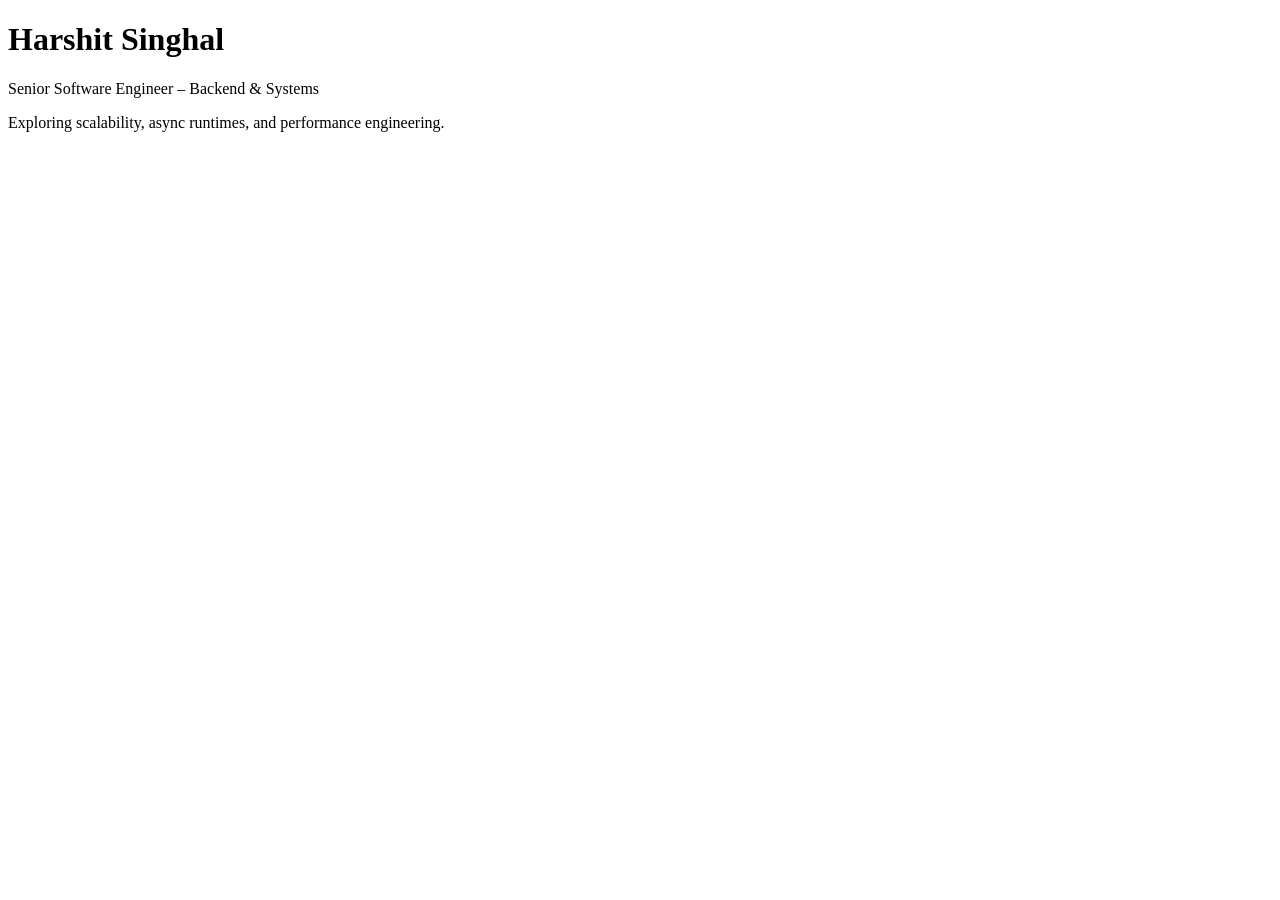
==== index.html @ cc48a57c "Add index.html with personal information" ====
<!DOCTYPE html>
<html>
<head>
  <title>Harshit Singhal</title>
</head>
<body>
  <h1>Harshit Singhal</h1>
  <p>Senior Software Engineer – Backend & Systems</p>
  <p>Exploring scalability, async runtimes, and performance engineering.</p>
</body>
</html>
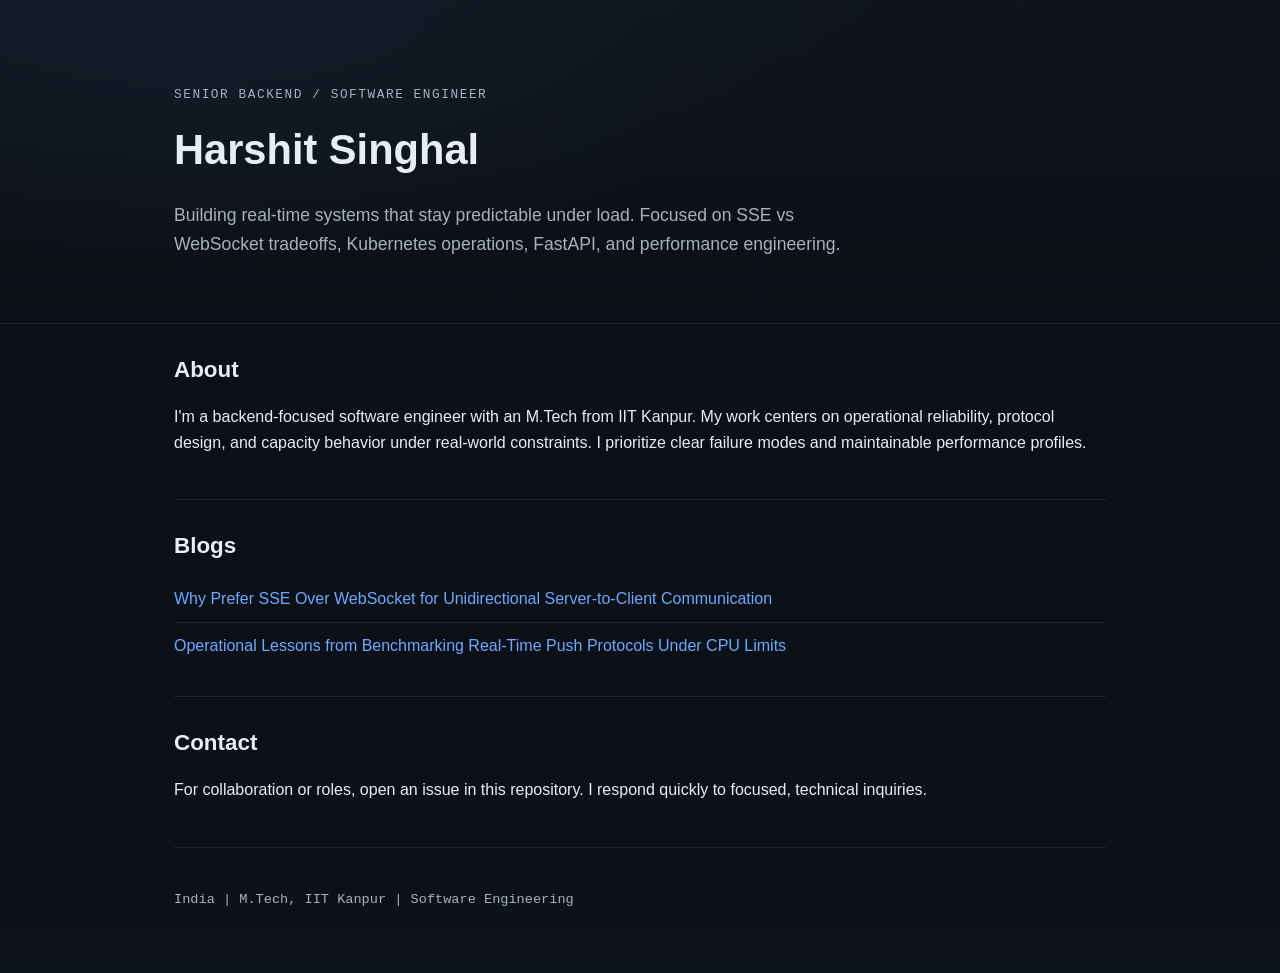
==== commit 0aa4490a: "." ====
--- a/index.html
+++ b/index.html
@@ -1,11 +1,65 @@
-<!DOCTYPE html>
-<html>
-<head>
-  <title>Harshit Singhal</title>
-</head>
-<body>
-  <h1>Harshit Singhal</h1>
-  <p>Senior Software Engineer – Backend & Systems</p>
-  <p>Exploring scalability, async runtimes, and performance engineering.</p>
-</body>
+﻿<!doctype html>
+<html lang="en">
+  <head>
+    <meta charset="utf-8" />
+    <meta name="viewport" content="width=device-width, initial-scale=1" />
+    <title>Harshit Singhal | Senior Backend / Software Engineer</title>
+    <link rel="stylesheet" href="styles.css" />
+  </head>
+  <body>
+    <header class="hero">
+      <div class="wrap">
+        <p class="eyebrow">Senior Backend / Software Engineer</p>
+        <h1>Harshit Singhal</h1>
+        <p class="lead">
+          Building real-time systems that stay predictable under load. Focused on
+          SSE vs WebSocket tradeoffs, Kubernetes operations, FastAPI, and
+          performance engineering.
+        </p>
+      </div>
+    </header>
+
+    <main class="wrap">
+      <section id="about" class="section">
+        <h2>About</h2>
+        <p>
+          I'm a backend-focused software engineer with an M.Tech from IIT Kanpur.
+          My work centers on operational reliability, protocol design, and
+          capacity behavior under real-world constraints. I prioritize clear
+          failure modes and maintainable performance profiles.
+        </p>
+      </section>
+
+      <section id="blogs" class="section">
+        <h2>Blogs</h2>
+        <ul class="list">
+          <li>
+            <a href="blogs/sse-vs-websocket.html">
+              Why Prefer SSE Over WebSocket for Unidirectional Server-to-Client Communication
+            </a>
+          </li>
+          <li>
+            <a href="blogs/benchmarking-lessons.html">
+              Operational Lessons from Benchmarking Real-Time Push Protocols Under CPU Limits
+            </a>
+          </li>
+        </ul>
+      </section>
+
+      <section id="contact" class="section">
+        <h2>Contact</h2>
+        <p>
+          For collaboration or roles, open an issue in this repository. I respond
+          quickly to focused, technical inquiries.
+        </p>
+      </section>
+    </main>
+
+    <footer class="footer">
+      <div class="wrap">
+        <p>India | M.Tech, IIT Kanpur | Software Engineering</p>
+      </div>
+    </footer>
+  </body>
 </html>
+
--- a/styles.css
+++ b/styles.css
@@ -0,0 +1,116 @@
+﻿:root {
+  --bg: #0b0f14;
+  --surface: #111822;
+  --text: #e7edf4;
+  --muted: #a7b1be;
+  --accent: #6ea8fe;
+  --line: #1b2431;
+  --glow: rgba(110, 168, 254, 0.15);
+  --mono: "IBM Plex Mono", ui-monospace, SFMono-Regular, Menlo, Monaco, Consolas, "Liberation Mono", monospace;
+  --sans: "IBM Plex Sans", "Segoe UI", Helvetica, Arial, sans-serif;
+}
+
+* {
+  box-sizing: border-box;
+}
+
+body {
+  margin: 0;
+  font-family: var(--sans);
+  background: radial-gradient(1200px 600px at 15% -10%, var(--glow), transparent 60%),
+              linear-gradient(180deg, #0b0f14 0%, #0c121a 100%);
+  color: var(--text);
+  line-height: 1.6;
+}
+
+a {
+  color: var(--accent);
+  text-decoration: none;
+}
+
+a:hover {
+  text-decoration: underline;
+}
+
+.wrap {
+  max-width: 980px;
+  margin: 0 auto;
+  padding: 0 24px;
+}
+
+.hero {
+  padding: 72px 0 48px;
+  border-bottom: 1px solid var(--line);
+  background: linear-gradient(180deg, rgba(17, 24, 34, 0.6), transparent);
+}
+
+.eyebrow {
+  font-family: var(--mono);
+  text-transform: uppercase;
+  letter-spacing: 0.12em;
+  font-size: 0.8rem;
+  color: var(--muted);
+  margin-bottom: 12px;
+}
+
+h1 {
+  font-size: 2.6rem;
+  margin: 0 0 12px;
+}
+
+.lead {
+  font-size: 1.1rem;
+  color: var(--muted);
+  max-width: 700px;
+}
+
+.section {
+  padding: 28px 0;
+  border-bottom: 1px solid var(--line);
+}
+
+.section h2 {
+  margin: 0 0 12px;
+  font-size: 1.4rem;
+}
+
+.list {
+  list-style: none;
+  padding: 0;
+  margin: 0;
+}
+
+.list li {
+  padding: 10px 0;
+  border-bottom: 1px solid var(--line);
+}
+
+.list li:last-child {
+  border-bottom: none;
+}
+
+.muted {
+  display: block;
+  color: var(--muted);
+  font-size: 0.95rem;
+  margin-top: 4px;
+}
+
+.footer {
+  padding: 28px 0 48px;
+  color: var(--muted);
+  font-family: var(--mono);
+  font-size: 0.85rem;
+}
+
+@media (max-width: 720px) {
+  h1 {
+    font-size: 2.1rem;
+  }
+  .lead {
+    font-size: 1rem;
+  }
+  .wrap {
+    padding: 0 16px;
+  }
+}
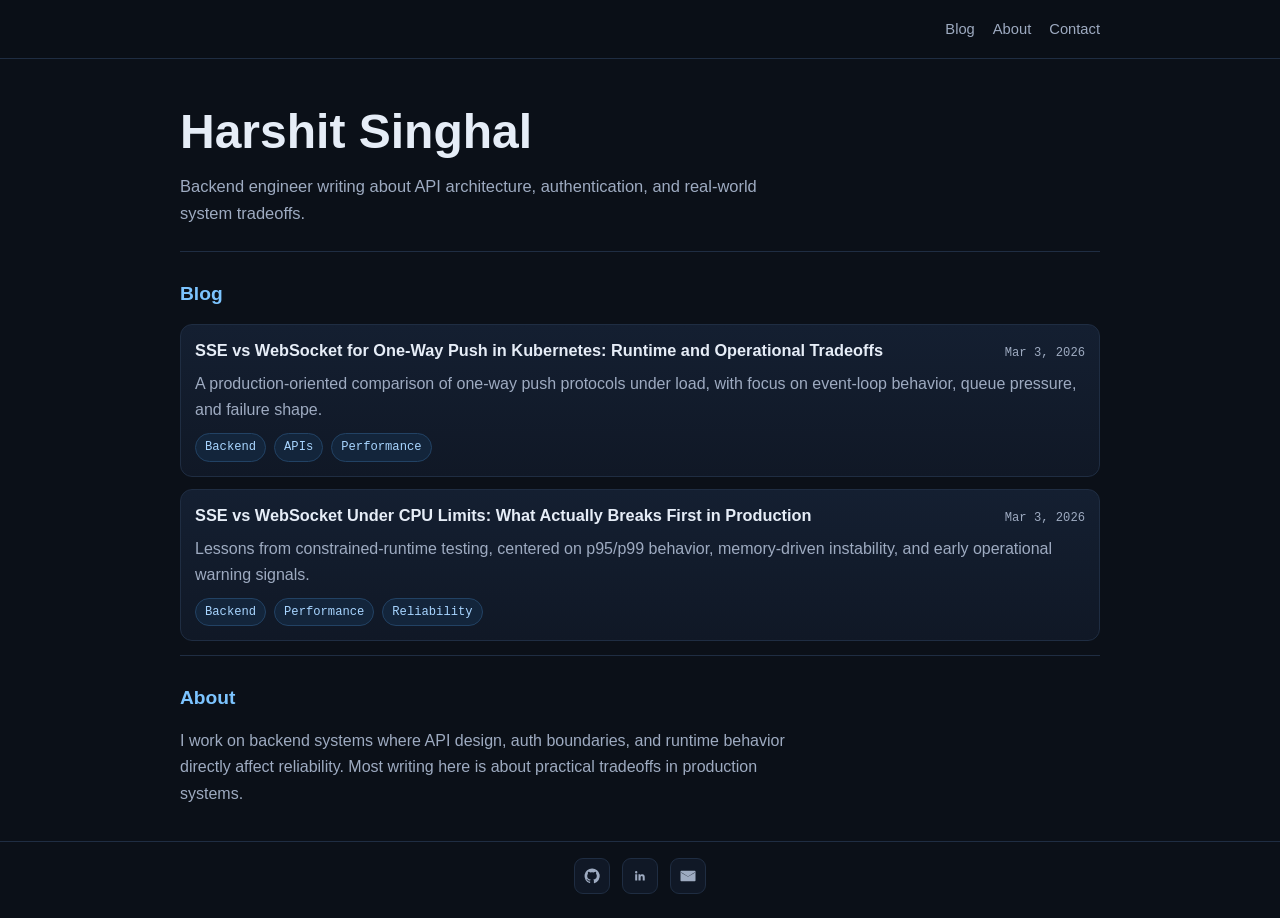
==== commit b710e169: "Enhance the blogs" ====
--- a/index.html
+++ b/index.html
@@ -3,63 +3,112 @@
   <head>
     <meta charset="utf-8" />
     <meta name="viewport" content="width=device-width, initial-scale=1" />
-    <title>Harshit Singhal | Senior Backend / Software Engineer</title>
+    <title>Harshit Singhal | Technical Blog</title>
+    <meta
+      name="description"
+      content="Backend engineer writing about API architecture, authentication, and real-world system tradeoffs."
+    />
     <link rel="stylesheet" href="styles.css" />
   </head>
   <body>
-    <header class="hero">
-      <div class="wrap">
-        <p class="eyebrow">Senior Backend / Software Engineer</p>
-        <h1>Harshit Singhal</h1>
-        <p class="lead">
-          Building real-time systems that stay predictable under load. Focused on
-          SSE vs WebSocket tradeoffs, Kubernetes operations, FastAPI, and
-          performance engineering.
-        </p>
+    <!-- Minimal top navigation -->
+    <header class="site-header">
+      <div class="wrap nav-row">
+        <nav class="site-nav" aria-label="Primary">
+          <a href="#blog">Blog</a>
+          <a href="#about">About</a>
+          <a href="#contact">Contact</a>
+        </nav>
       </div>
     </header>
 
     <main class="wrap">
-      <section id="about" class="section">
-        <h2>About</h2>
-        <p>
-          I'm a backend-focused software engineer with an M.Tech from IIT Kanpur.
-          My work centers on operational reliability, protocol design, and
-          capacity behavior under real-world constraints. I prioritize clear
-          failure modes and maintainable performance profiles.
+      <!-- Top section: name + single positioning line -->
+      <section class="top" aria-labelledby="site-title">
+        <h1 id="site-title">Harshit Singhal</h1>
+        <p class="positioning">
+          Backend engineer writing about API architecture, authentication, and
+          real-world system tradeoffs.
         </p>
       </section>
 
-      <section id="blogs" class="section">
-        <h2>Blogs</h2>
-        <ul class="list">
-          <li>
-            <a href="blogs/sse-vs-websocket.html">
-              Why Prefer SSE Over WebSocket for Unidirectional Server-to-Client Communication
-            </a>
-          </li>
-          <li>
-            <a href="blogs/benchmarking-lessons.html">
-              Operational Lessons from Benchmarking Real-Time Push Protocols Under CPU Limits
-            </a>
-          </li>
-        </ul>
+      <!-- Blog list: title, summary, date, and tags -->
+      <section id="blog" class="section" aria-labelledby="blog-title">
+        <h2 id="blog-title">Blog</h2>
+
+        <article class="post-card">
+          <header class="post-head">
+            <h3>
+              <a href="blogs/sse-vs-websocket.html">
+                SSE vs WebSocket for One-Way Push in Kubernetes: Runtime and Operational Tradeoffs
+              </a>
+            </h3>
+            <time datetime="2026-03-03">Mar 3, 2026</time>
+          </header>
+          <p>
+            A production-oriented comparison of one-way push protocols under
+            load, with focus on event-loop behavior, queue pressure, and
+            failure shape.
+          </p>
+          <ul class="tags" aria-label="Post tags">
+            <li>Backend</li>
+            <li>APIs</li>
+            <li>Performance</li>
+          </ul>
+        </article>
+
+        <article class="post-card">
+          <header class="post-head">
+            <h3>
+              <a href="blogs/benchmarking-lessons.html">
+                SSE vs WebSocket Under CPU Limits: What Actually Breaks First in Production
+              </a>
+            </h3>
+            <time datetime="2026-03-03">Mar 3, 2026</time>
+          </header>
+          <p>
+            Lessons from constrained-runtime testing, centered on p95/p99
+            behavior, memory-driven instability, and early operational warning
+            signals.
+          </p>
+          <ul class="tags" aria-label="Post tags">
+            <li>Backend</li>
+            <li>Performance</li>
+            <li>Reliability</li>
+          </ul>
+        </article>
       </section>
 
-      <section id="contact" class="section">
-        <h2>Contact</h2>
+      <!-- About section kept intentionally short (2-3 lines) -->
+      <section id="about" class="section" aria-labelledby="about-title">
+        <h2 id="about-title">About</h2>
         <p>
-          For collaboration or roles, open an issue in this repository. I respond
-          quickly to focused, technical inquiries.
+          I work on backend systems where API design, auth boundaries, and
+          runtime behavior directly affect reliability. Most writing here is
+          about practical tradeoffs in production systems.
         </p>
       </section>
     </main>
 
-    <footer class="footer">
-      <div class="wrap">
-        <p>India | M.Tech, IIT Kanpur | Software Engineering</p>
+    <!-- Minimal contact links with lightweight inline SVG icons -->
+    <footer id="contact" class="site-footer">
+      <div class="wrap footer-row">
+        <a class="contact-link" href="https://github.com/harshitsinghal13" aria-label="GitHub">
+          <svg viewBox="0 0 24 24" role="img" aria-hidden="true">
+            <path d="M12 2a10 10 0 0 0-3.16 19.49c.5.09.68-.22.68-.48v-1.7c-2.78.61-3.37-1.19-3.37-1.19-.45-1.16-1.11-1.47-1.11-1.47-.9-.62.07-.61.07-.61 1 .07 1.53 1.03 1.53 1.03.9 1.53 2.34 1.09 2.91.83.09-.65.35-1.09.64-1.34-2.22-.25-4.55-1.11-4.55-4.93 0-1.09.4-1.98 1.03-2.68-.1-.25-.45-1.27.1-2.65 0 0 .84-.27 2.75 1.02a9.4 9.4 0 0 1 5 0c1.9-1.29 2.74-1.02 2.74-1.02.55 1.38.2 2.4.1 2.65.64.7 1.03 1.59 1.03 2.68 0 3.83-2.33 4.67-4.56 4.92.36.31.68.91.68 1.84v2.72c0 .27.18.58.69.48A10 10 0 0 0 12 2Z" />
+          </svg>
+        </a>
+        <a class="contact-link" href="https://www.linkedin.com/in/your-linkedin-handle" aria-label="LinkedIn">
+          <svg viewBox="0 0 24 24" role="img" aria-hidden="true">
+            <path d="M6.94 8.5a1.56 1.56 0 1 1 0-3.12 1.56 1.56 0 0 1 0 3.12ZM5.6 9.8h2.68V18H5.6V9.8Zm4.37 0h2.57v1.12h.04c.36-.68 1.23-1.39 2.53-1.39 2.7 0 3.2 1.77 3.2 4.08V18h-2.68v-3.9c0-.93-.02-2.13-1.3-2.13-1.3 0-1.5 1.02-1.5 2.06V18H9.97V9.8Z" />
+          </svg>
+        </a>
+        <a class="contact-link" href="mailto:your.email@example.com" aria-label="Email">
+          <svg viewBox="0 0 24 24" role="img" aria-hidden="true">
+            <path d="M3 5h18a1 1 0 0 1 1 1v12a1 1 0 0 1-1 1H3a1 1 0 0 1-1-1V6a1 1 0 0 1 1-1Zm0 2v.5l9 5.5 9-5.5V7l-9 5.5L3 7Z" />
+          </svg>
+        </a>
       </div>
     </footer>
   </body>
 </html>
-
--- a/styles.css
+++ b/styles.css
@@ -1,116 +1,230 @@
-﻿:root {
-  --bg: #0b0f14;
-  --surface: #111822;
-  --text: #e7edf4;
-  --muted: #a7b1be;
-  --accent: #6ea8fe;
-  --line: #1b2431;
-  --glow: rgba(110, 168, 254, 0.15);
-  --mono: "IBM Plex Mono", ui-monospace, SFMono-Regular, Menlo, Monaco, Consolas, "Liberation Mono", monospace;
-  --sans: "IBM Plex Sans", "Segoe UI", Helvetica, Arial, sans-serif;
+﻿/*
+  Dark theme tokens.
+  Designed for high readability and low visual noise.
+*/
+:root {
+  --bg: #0b1018;
+  --surface: #101826;
+  --surface-2: #141f31;
+  --line: #1f2d42;
+  --text: #e6edf7;
+  --muted: #9eabc1;
+  --accent: #7cc4ff;
+  --tag-bg: #13253b;
+  --tag-text: #a8d5ff;
+  --sans: ui-sans-serif, -apple-system, BlinkMacSystemFont, "Segoe UI", "Helvetica Neue", Arial, sans-serif;
+  --mono: ui-monospace, SFMono-Regular, Menlo, Monaco, Consolas, "Liberation Mono", monospace;
 }
 
 * {
   box-sizing: border-box;
 }
 
+html,
 body {
   margin: 0;
+  padding: 0;
+}
+
+body {
+  background: var(--bg);
+  color: var(--text);
   font-family: var(--sans);
-  background: radial-gradient(1200px 600px at 15% -10%, var(--glow), transparent 60%),
-              linear-gradient(180deg, #0b0f14 0%, #0c121a 100%);
+  line-height: 1.65;
+}
+
+/* Shared content width */
+.wrap {
+  width: min(920px, 100% - 32px);
+  margin: 0 auto;
+}
+
+/* Minimal top navigation */
+.site-header {
+  border-bottom: 1px solid var(--line);
+  background: rgba(11, 16, 24, 0.92);
+  position: sticky;
+  top: 0;
+}
+
+.nav-row {
+  min-height: 58px;
+  display: flex;
+  justify-content: flex-end;
+  align-items: center;
+}
+
+.site-nav {
+  display: flex;
+  gap: 18px;
+}
+
+.site-nav a {
+  color: var(--muted);
+  text-decoration: none;
+  font-size: 0.92rem;
+}
+
+.site-nav a:hover {
+  color: var(--accent);
+}
+
+/* Top section */
+.top {
+  padding: 44px 0 10px;
+}
+
+h1 {
+  margin: 0;
+  font-size: clamp(2rem, 6vw, 3rem);
+  line-height: 1.2;
+}
+
+.positioning {
+  margin: 12px 0 0;
+  max-width: 68ch;
+  color: var(--muted);
+  font-size: 1.03rem;
+}
+
+/* Sections and headings */
+.section {
+  padding-top: 26px;
+  margin-top: 14px;
+  border-top: 1px solid var(--line);
+}
+
+h2 {
+  margin: 0 0 14px;
+  font-size: 1.2rem;
+  color: var(--accent);
+}
+
+/* Blog cards with subtle hover state */
+.post-card {
+  background: linear-gradient(180deg, var(--surface-2), var(--surface));
+  border: 1px solid var(--line);
+  border-radius: 12px;
+  padding: 14px;
+  margin-bottom: 12px;
+  transition: border-color 120ms ease, transform 120ms ease;
+}
+
+.post-card:hover {
+  border-color: #315078;
+  transform: translateY(-1px);
+}
+
+.post-head {
+  display: flex;
+  justify-content: space-between;
+  align-items: baseline;
+  gap: 10px;
+  margin-bottom: 8px;
+}
+
+.post-head h3 {
+  margin: 0;
+  font-size: 1.02rem;
+  line-height: 1.4;
+}
+
+.post-head a {
   color: var(--text);
-  line-height: 1.6;
-}
-
-a {
-  color: var(--accent);
   text-decoration: none;
 }
 
-a:hover {
-  text-decoration: underline;
-}
-
-.wrap {
-  max-width: 980px;
-  margin: 0 auto;
-  padding: 0 24px;
-}
-
-.hero {
-  padding: 72px 0 48px;
-  border-bottom: 1px solid var(--line);
-  background: linear-gradient(180deg, rgba(17, 24, 34, 0.6), transparent);
-}
-
-.eyebrow {
+.post-head a:hover {
+  color: var(--accent);
+}
+
+.post-head time {
   font-family: var(--mono);
-  text-transform: uppercase;
-  letter-spacing: 0.12em;
-  font-size: 0.8rem;
-  color: var(--muted);
-  margin-bottom: 12px;
-}
-
-h1 {
-  font-size: 2.6rem;
-  margin: 0 0 12px;
-}
-
-.lead {
-  font-size: 1.1rem;
-  color: var(--muted);
-  max-width: 700px;
-}
-
-.section {
-  padding: 28px 0;
-  border-bottom: 1px solid var(--line);
-}
-
-.section h2 {
-  margin: 0 0 12px;
-  font-size: 1.4rem;
-}
-
-.list {
+  color: var(--muted);
+  font-size: 0.76rem;
+  white-space: nowrap;
+}
+
+.post-card p {
+  margin: 0;
+  color: var(--muted);
+}
+
+/* Tag pills */
+.tags {
   list-style: none;
+  display: flex;
+  flex-wrap: wrap;
+  gap: 8px;
+  margin: 10px 0 0;
   padding: 0;
-  margin: 0;
-}
-
-.list li {
-  padding: 10px 0;
-  border-bottom: 1px solid var(--line);
-}
-
-.list li:last-child {
-  border-bottom: none;
-}
-
-.muted {
-  display: block;
-  color: var(--muted);
-  font-size: 0.95rem;
-  margin-top: 4px;
-}
-
-.footer {
-  padding: 28px 0 48px;
-  color: var(--muted);
+}
+
+.tags li {
+  padding: 3px 9px;
+  border-radius: 999px;
+  background: var(--tag-bg);
+  color: var(--tag-text);
+  font-size: 0.76rem;
+  border: 1px solid #224264;
   font-family: var(--mono);
-  font-size: 0.85rem;
-}
-
+}
+
+/* Short about section text */
+#about p {
+  max-width: 70ch;
+  margin: 0;
+  color: var(--muted);
+}
+
+/* Minimal contact footer */
+.site-footer {
+  margin-top: 34px;
+  border-top: 1px solid var(--line);
+  padding: 16px 0 24px;
+}
+
+.footer-row {
+  display: flex;
+  justify-content: center;
+  gap: 12px;
+}
+
+.contact-link {
+  width: 36px;
+  height: 36px;
+  display: inline-flex;
+  align-items: center;
+  justify-content: center;
+  border: 1px solid var(--line);
+  border-radius: 9px;
+  background: var(--surface);
+  color: var(--muted);
+}
+
+.contact-link:hover {
+  color: var(--accent);
+  border-color: #315078;
+}
+
+.contact-link svg {
+  width: 18px;
+  height: 18px;
+  fill: currentColor;
+}
+
+/* Mobile-first adjustments */
 @media (max-width: 720px) {
-  h1 {
-    font-size: 2.1rem;
+  .post-head {
+    flex-direction: column;
+    align-items: flex-start;
   }
-  .lead {
-    font-size: 1rem;
+
+  .nav-row {
+    justify-content: center;
   }
-  .wrap {
-    padding: 0 16px;
+
+  .site-nav {
+    gap: 14px;
   }
 }
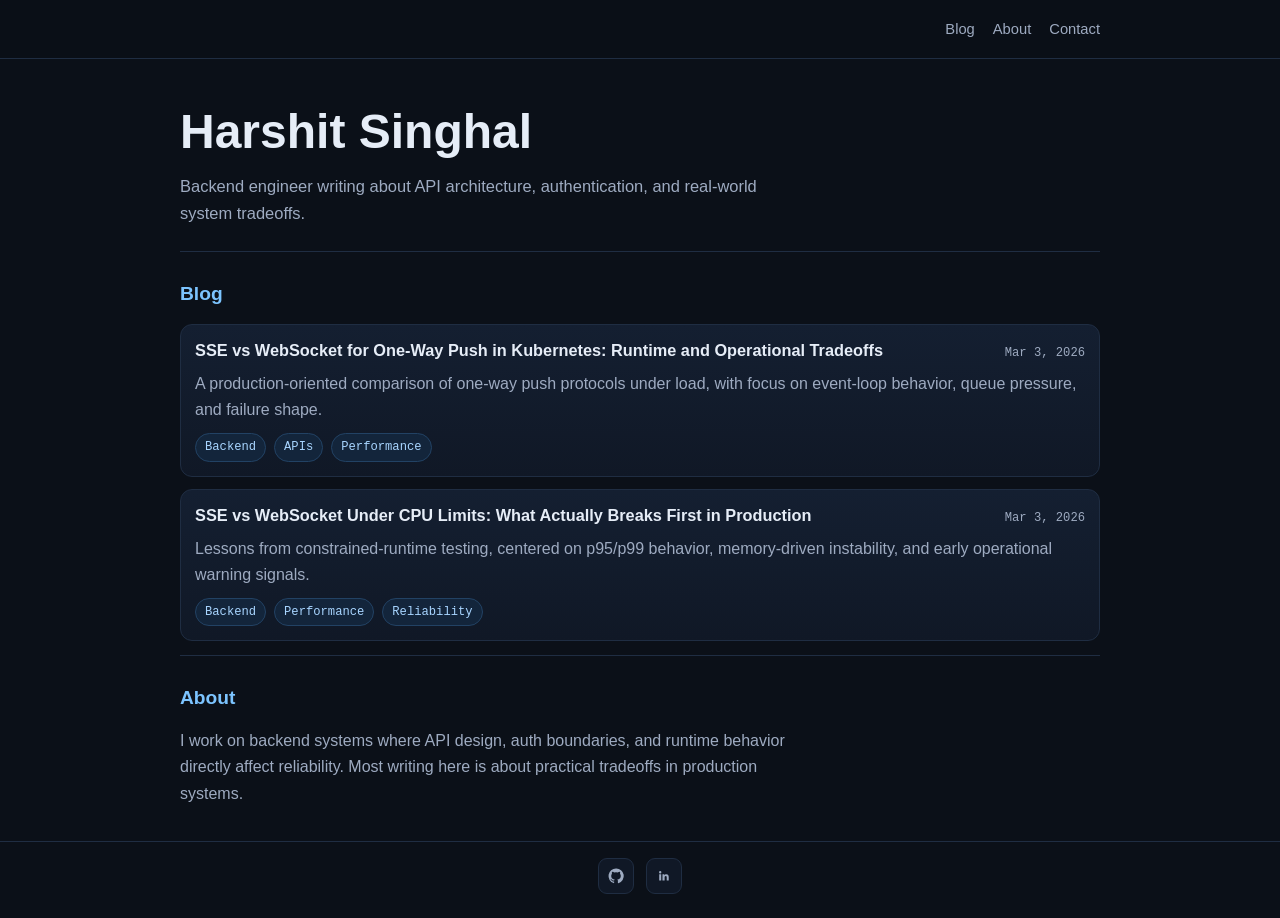
==== commit b164e668: "Added contact info." ====
--- a/index.html
+++ b/index.html
@@ -98,16 +98,16 @@
             <path d="M12 2a10 10 0 0 0-3.16 19.49c.5.09.68-.22.68-.48v-1.7c-2.78.61-3.37-1.19-3.37-1.19-.45-1.16-1.11-1.47-1.11-1.47-.9-.62.07-.61.07-.61 1 .07 1.53 1.03 1.53 1.03.9 1.53 2.34 1.09 2.91.83.09-.65.35-1.09.64-1.34-2.22-.25-4.55-1.11-4.55-4.93 0-1.09.4-1.98 1.03-2.68-.1-.25-.45-1.27.1-2.65 0 0 .84-.27 2.75 1.02a9.4 9.4 0 0 1 5 0c1.9-1.29 2.74-1.02 2.74-1.02.55 1.38.2 2.4.1 2.65.64.7 1.03 1.59 1.03 2.68 0 3.83-2.33 4.67-4.56 4.92.36.31.68.91.68 1.84v2.72c0 .27.18.58.69.48A10 10 0 0 0 12 2Z" />
           </svg>
         </a>
-        <a class="contact-link" href="https://www.linkedin.com/in/your-linkedin-handle" aria-label="LinkedIn">
+        <a class="contact-link" href="https://www.linkedin.com/in/harshit-singhal-a84b57150" aria-label="LinkedIn">
           <svg viewBox="0 0 24 24" role="img" aria-hidden="true">
             <path d="M6.94 8.5a1.56 1.56 0 1 1 0-3.12 1.56 1.56 0 0 1 0 3.12ZM5.6 9.8h2.68V18H5.6V9.8Zm4.37 0h2.57v1.12h.04c.36-.68 1.23-1.39 2.53-1.39 2.7 0 3.2 1.77 3.2 4.08V18h-2.68v-3.9c0-.93-.02-2.13-1.3-2.13-1.3 0-1.5 1.02-1.5 2.06V18H9.97V9.8Z" />
           </svg>
         </a>
-        <a class="contact-link" href="mailto:your.email@example.com" aria-label="Email">
+        <!-- <a class="contact-link" href="mailto:your.email@example.com" aria-label="Email">
           <svg viewBox="0 0 24 24" role="img" aria-hidden="true">
             <path d="M3 5h18a1 1 0 0 1 1 1v12a1 1 0 0 1-1 1H3a1 1 0 0 1-1-1V6a1 1 0 0 1 1-1Zm0 2v.5l9 5.5 9-5.5V7l-9 5.5L3 7Z" />
           </svg>
-        </a>
+        </a> -->
       </div>
     </footer>
   </body>
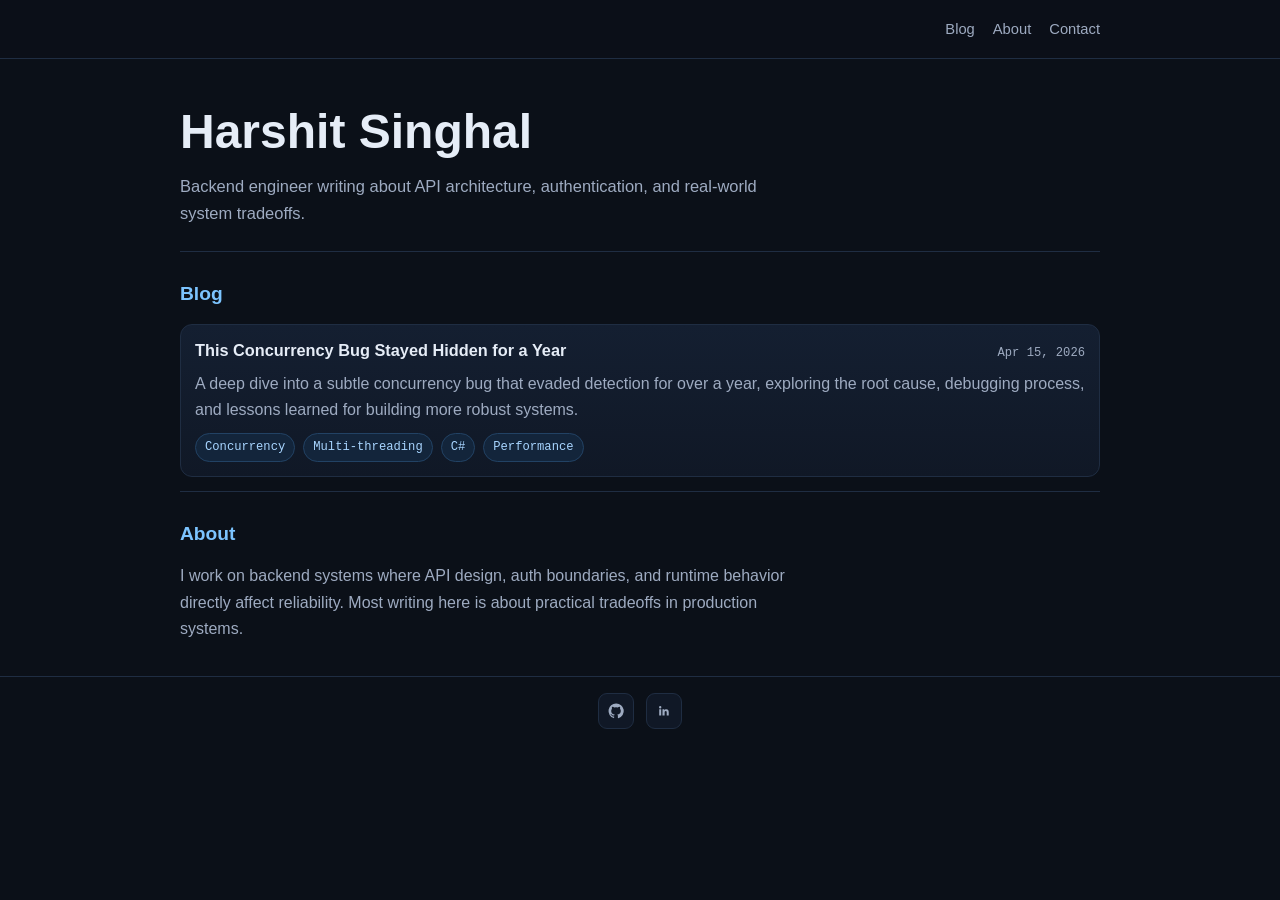
==== commit d1e929d8: "Concurrency Bug Stayed Hidden for a Year" ====
--- a/index.html
+++ b/index.html
@@ -39,6 +39,28 @@
         <article class="post-card">
           <header class="post-head">
             <h3>
+              <a href="blogs/concurrency-bug.html">
+                This Concurrency Bug Stayed Hidden for a Year
+              </a>
+            </h3>
+            <time datetime="2026-03-03">Apr 15, 2026</time>
+          </header>
+          <p>
+            A deep dive into a subtle concurrency bug that evaded detection for
+            over a year, exploring the root cause, debugging process, and
+            lessons learned for building more robust systems.
+          </p>
+          <ul class="tags" aria-label="Post tags">
+            <li>Concurrency</li>
+            <li>Multi-threading</li>
+            <li>C#</li>
+            <li>Performance</li>
+          </ul>
+        </article>
+
+        <!-- <article class="post-card">
+          <header class="post-head">
+            <h3>
               <a href="blogs/sse-vs-websocket.html">
                 SSE vs WebSocket for One-Way Push in Kubernetes: Runtime and Operational Tradeoffs
               </a>
@@ -55,9 +77,9 @@
             <li>APIs</li>
             <li>Performance</li>
           </ul>
-        </article>
+        </article> -->
 
-        <article class="post-card">
+        <!-- <article class="post-card">
           <header class="post-head">
             <h3>
               <a href="blogs/benchmarking-lessons.html">
@@ -76,7 +98,7 @@
             <li>Performance</li>
             <li>Reliability</li>
           </ul>
-        </article>
+        </article> -->
       </section>
 
       <!-- About section kept intentionally short (2-3 lines) -->
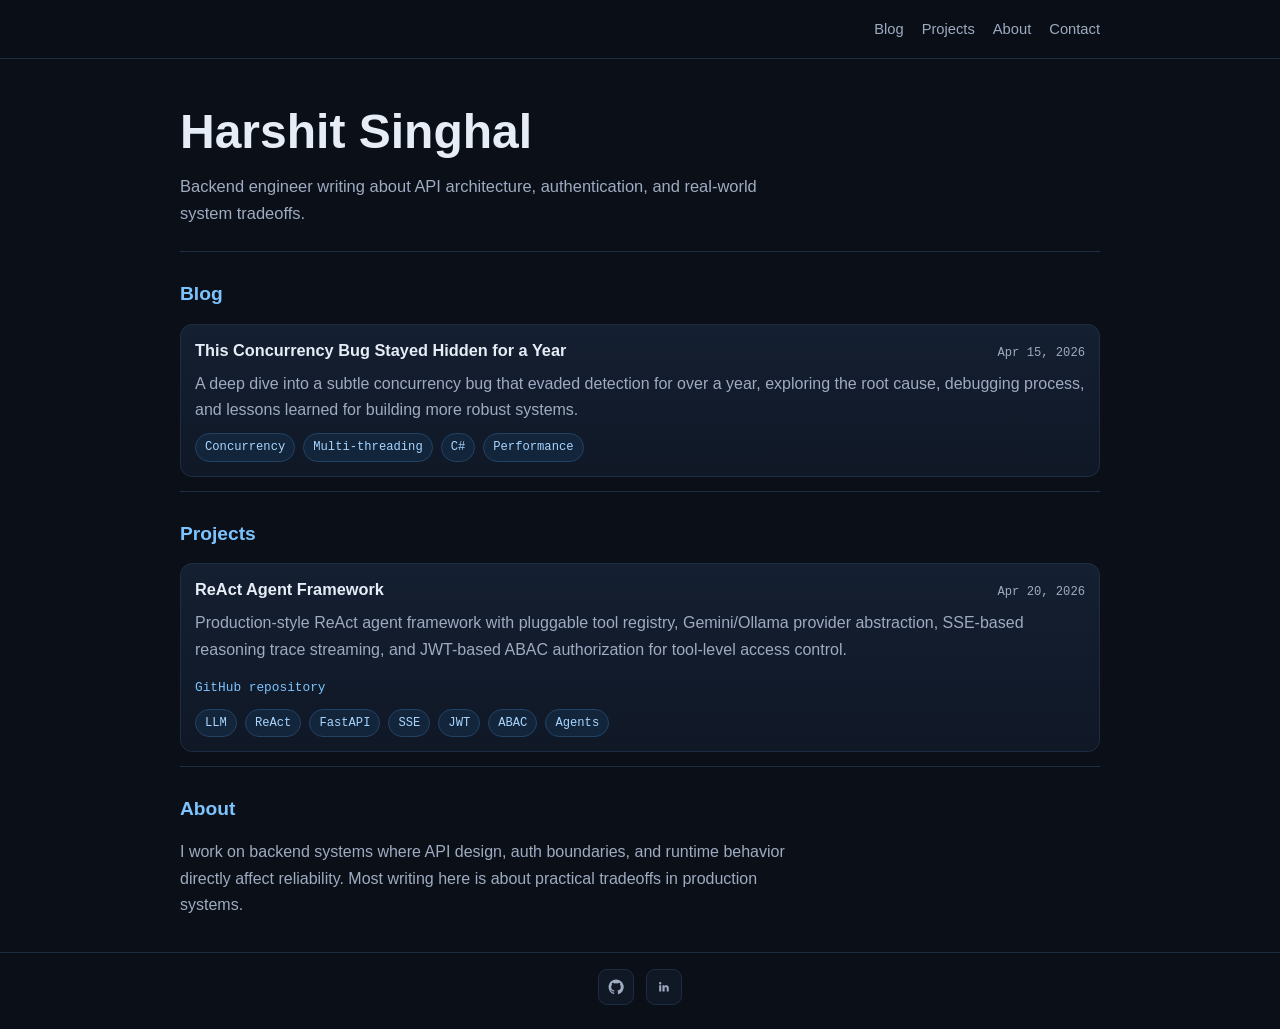
==== commit 3045c1d8: "Added project" ====
--- a/index.html
+++ b/index.html
@@ -1,64 +1,65 @@
 ﻿<!doctype html>
 <html lang="en">
-  <head>
-    <meta charset="utf-8" />
-    <meta name="viewport" content="width=device-width, initial-scale=1" />
-    <title>Harshit Singhal | Technical Blog</title>
-    <meta
-      name="description"
-      content="Backend engineer writing about API architecture, authentication, and real-world system tradeoffs."
-    />
-    <link rel="stylesheet" href="styles.css" />
-  </head>
-  <body>
-    <!-- Minimal top navigation -->
-    <header class="site-header">
-      <div class="wrap nav-row">
-        <nav class="site-nav" aria-label="Primary">
-          <a href="#blog">Blog</a>
-          <a href="#about">About</a>
-          <a href="#contact">Contact</a>
-        </nav>
-      </div>
-    </header>
 
-    <main class="wrap">
-      <!-- Top section: name + single positioning line -->
-      <section class="top" aria-labelledby="site-title">
-        <h1 id="site-title">Harshit Singhal</h1>
-        <p class="positioning">
-          Backend engineer writing about API architecture, authentication, and
-          real-world system tradeoffs.
+<head>
+  <meta charset="utf-8" />
+  <meta name="viewport" content="width=device-width, initial-scale=1" />
+  <title>Harshit Singhal | Technical Blog</title>
+  <meta name="description"
+    content="Backend engineer writing about API architecture, authentication, and real-world system tradeoffs." />
+  <link rel="stylesheet" href="styles.css" />
+</head>
+
+<body>
+  <!-- Minimal top navigation -->
+  <header class="site-header">
+    <div class="wrap nav-row">
+      <nav class="site-nav" aria-label="Primary">
+        <a href="#blog">Blog</a>
+        <a href="#projects">Projects</a>
+        <a href="#about">About</a>
+        <a href="#contact">Contact</a>
+      </nav>
+    </div>
+  </header>
+
+  <main class="wrap">
+    <!-- Top section: name + single positioning line -->
+    <section class="top" aria-labelledby="site-title">
+      <h1 id="site-title">Harshit Singhal</h1>
+      <p class="positioning">
+        Backend engineer writing about API architecture, authentication, and
+        real-world system tradeoffs.
+      </p>
+    </section>
+
+    <!-- Blog list: title, summary, date, and tags -->
+    <section id="blog" class="section" aria-labelledby="blog-title">
+      <h2 id="blog-title">Blog</h2>
+
+      <article class="post-card">
+        <header class="post-head">
+          <h3>
+            <a href="blogs/concurrency-bug.html">
+              This Concurrency Bug Stayed Hidden for a Year
+            </a>
+          </h3>
+          <time datetime="2026-03-03">Apr 15, 2026</time>
+        </header>
+        <p>
+          A deep dive into a subtle concurrency bug that evaded detection for
+          over a year, exploring the root cause, debugging process, and
+          lessons learned for building more robust systems.
         </p>
-      </section>
+        <ul class="tags" aria-label="Post tags">
+          <li>Concurrency</li>
+          <li>Multi-threading</li>
+          <li>C#</li>
+          <li>Performance</li>
+        </ul>
+      </article>
 
-      <!-- Blog list: title, summary, date, and tags -->
-      <section id="blog" class="section" aria-labelledby="blog-title">
-        <h2 id="blog-title">Blog</h2>
-
-        <article class="post-card">
-          <header class="post-head">
-            <h3>
-              <a href="blogs/concurrency-bug.html">
-                This Concurrency Bug Stayed Hidden for a Year
-              </a>
-            </h3>
-            <time datetime="2026-03-03">Apr 15, 2026</time>
-          </header>
-          <p>
-            A deep dive into a subtle concurrency bug that evaded detection for
-            over a year, exploring the root cause, debugging process, and
-            lessons learned for building more robust systems.
-          </p>
-          <ul class="tags" aria-label="Post tags">
-            <li>Concurrency</li>
-            <li>Multi-threading</li>
-            <li>C#</li>
-            <li>Performance</li>
-          </ul>
-        </article>
-
-        <!-- <article class="post-card">
+      <!-- <article class="post-card">
           <header class="post-head">
             <h3>
               <a href="blogs/sse-vs-websocket.html">
@@ -79,7 +80,7 @@
           </ul>
         </article> -->
 
-        <!-- <article class="post-card">
+      <!-- <article class="post-card">
           <header class="post-head">
             <h3>
               <a href="blogs/benchmarking-lessons.html">
@@ -99,38 +100,77 @@
             <li>Reliability</li>
           </ul>
         </article> -->
-      </section>
+    </section>
 
-      <!-- About section kept intentionally short (2-3 lines) -->
-      <section id="about" class="section" aria-labelledby="about-title">
-        <h2 id="about-title">About</h2>
+    <section id="projects" class="section" aria-labelledby="projects-title">
+      <h2 id="projects-title">Projects</h2>
+
+      <article class="post-card">
+        <header class="post-head">
+          <h3>
+            <a href="projects/react-agent.html">
+              ReAct Agent Framework
+            </a>
+          </h3>
+          <time datetime="2026-04-20">Apr 20, 2026</time>
+        </header>
+
         <p>
-          I work on backend systems where API design, auth boundaries, and
-          runtime behavior directly affect reliability. Most writing here is
-          about practical tradeoffs in production systems.
+          Production-style ReAct agent framework with pluggable tool registry,
+          Gemini/Ollama provider abstraction, SSE-based reasoning trace streaming,
+          and JWT-based ABAC authorization for tool-level access control.
         </p>
-      </section>
-    </main>
+        <p class="project-links">
+          <a href="https://github.com/harshitsinghal13/react-agent-framework" target="_blank"
+            rel="noopener noreferrer">GitHub repository</a>
+        </p>
 
-    <!-- Minimal contact links with lightweight inline SVG icons -->
-    <footer id="contact" class="site-footer">
-      <div class="wrap footer-row">
-        <a class="contact-link" href="https://github.com/harshitsinghal13" aria-label="GitHub">
-          <svg viewBox="0 0 24 24" role="img" aria-hidden="true">
-            <path d="M12 2a10 10 0 0 0-3.16 19.49c.5.09.68-.22.68-.48v-1.7c-2.78.61-3.37-1.19-3.37-1.19-.45-1.16-1.11-1.47-1.11-1.47-.9-.62.07-.61.07-.61 1 .07 1.53 1.03 1.53 1.03.9 1.53 2.34 1.09 2.91.83.09-.65.35-1.09.64-1.34-2.22-.25-4.55-1.11-4.55-4.93 0-1.09.4-1.98 1.03-2.68-.1-.25-.45-1.27.1-2.65 0 0 .84-.27 2.75 1.02a9.4 9.4 0 0 1 5 0c1.9-1.29 2.74-1.02 2.74-1.02.55 1.38.2 2.4.1 2.65.64.7 1.03 1.59 1.03 2.68 0 3.83-2.33 4.67-4.56 4.92.36.31.68.91.68 1.84v2.72c0 .27.18.58.69.48A10 10 0 0 0 12 2Z" />
-          </svg>
-        </a>
-        <a class="contact-link" href="https://www.linkedin.com/in/harshit-singhal-a84b57150" aria-label="LinkedIn">
-          <svg viewBox="0 0 24 24" role="img" aria-hidden="true">
-            <path d="M6.94 8.5a1.56 1.56 0 1 1 0-3.12 1.56 1.56 0 0 1 0 3.12ZM5.6 9.8h2.68V18H5.6V9.8Zm4.37 0h2.57v1.12h.04c.36-.68 1.23-1.39 2.53-1.39 2.7 0 3.2 1.77 3.2 4.08V18h-2.68v-3.9c0-.93-.02-2.13-1.3-2.13-1.3 0-1.5 1.02-1.5 2.06V18H9.97V9.8Z" />
-          </svg>
-        </a>
-        <!-- <a class="contact-link" href="mailto:your.email@example.com" aria-label="Email">
+        <ul class="tags" aria-label="Project tags">
+          <li>LLM</li>
+          <li>ReAct</li>
+          <li>FastAPI</li>
+          <li>SSE</li>
+          <li>JWT</li>
+          <li>ABAC</li>
+          <li>Agents</li>
+        </ul>
+      </article>
+
+    </section>
+
+    <!-- About section kept intentionally short (2-3 lines) -->
+    <section id="about" class="section" aria-labelledby="about-title">
+      <h2 id="about-title">About</h2>
+      <p>
+        I work on backend systems where API design, auth boundaries, and
+        runtime behavior directly affect reliability. Most writing here is
+        about practical tradeoffs in production systems.
+      </p>
+    </section>
+  </main>
+
+  <!-- Minimal contact links with lightweight inline SVG icons -->
+  <footer id="contact" class="site-footer">
+    <div class="wrap footer-row">
+      <a class="contact-link" href="https://github.com/harshitsinghal13" aria-label="GitHub">
+        <svg viewBox="0 0 24 24" role="img" aria-hidden="true">
+          <path
+            d="M12 2a10 10 0 0 0-3.16 19.49c.5.09.68-.22.68-.48v-1.7c-2.78.61-3.37-1.19-3.37-1.19-.45-1.16-1.11-1.47-1.11-1.47-.9-.62.07-.61.07-.61 1 .07 1.53 1.03 1.53 1.03.9 1.53 2.34 1.09 2.91.83.09-.65.35-1.09.64-1.34-2.22-.25-4.55-1.11-4.55-4.93 0-1.09.4-1.98 1.03-2.68-.1-.25-.45-1.27.1-2.65 0 0 .84-.27 2.75 1.02a9.4 9.4 0 0 1 5 0c1.9-1.29 2.74-1.02 2.74-1.02.55 1.38.2 2.4.1 2.65.64.7 1.03 1.59 1.03 2.68 0 3.83-2.33 4.67-4.56 4.92.36.31.68.91.68 1.84v2.72c0 .27.18.58.69.48A10 10 0 0 0 12 2Z" />
+        </svg>
+      </a>
+      <a class="contact-link" href="https://www.linkedin.com/in/harshit-singhal-a84b57150" aria-label="LinkedIn">
+        <svg viewBox="0 0 24 24" role="img" aria-hidden="true">
+          <path
+            d="M6.94 8.5a1.56 1.56 0 1 1 0-3.12 1.56 1.56 0 0 1 0 3.12ZM5.6 9.8h2.68V18H5.6V9.8Zm4.37 0h2.57v1.12h.04c.36-.68 1.23-1.39 2.53-1.39 2.7 0 3.2 1.77 3.2 4.08V18h-2.68v-3.9c0-.93-.02-2.13-1.3-2.13-1.3 0-1.5 1.02-1.5 2.06V18H9.97V9.8Z" />
+        </svg>
+      </a>
+      <!-- <a class="contact-link" href="mailto:your.email@example.com" aria-label="Email">
           <svg viewBox="0 0 24 24" role="img" aria-hidden="true">
             <path d="M3 5h18a1 1 0 0 1 1 1v12a1 1 0 0 1-1 1H3a1 1 0 0 1-1-1V6a1 1 0 0 1 1-1Zm0 2v.5l9 5.5 9-5.5V7l-9 5.5L3 7Z" />
           </svg>
         </a> -->
-      </div>
-    </footer>
-  </body>
+    </div>
+  </footer>
+</body>
+
 </html>
--- a/styles.css
+++ b/styles.css
@@ -150,6 +150,21 @@
   color: var(--muted);
 }
 
+.post-card p.project-links {
+  margin-top: 10px;
+}
+
+.project-links a {
+  color: var(--accent);
+  text-decoration: none;
+  font-family: var(--mono);
+  font-size: 0.8rem;
+}
+
+.project-links a:hover {
+  text-decoration: underline;
+}
+
 /* Tag pills */
 .tags {
   list-style: none;
